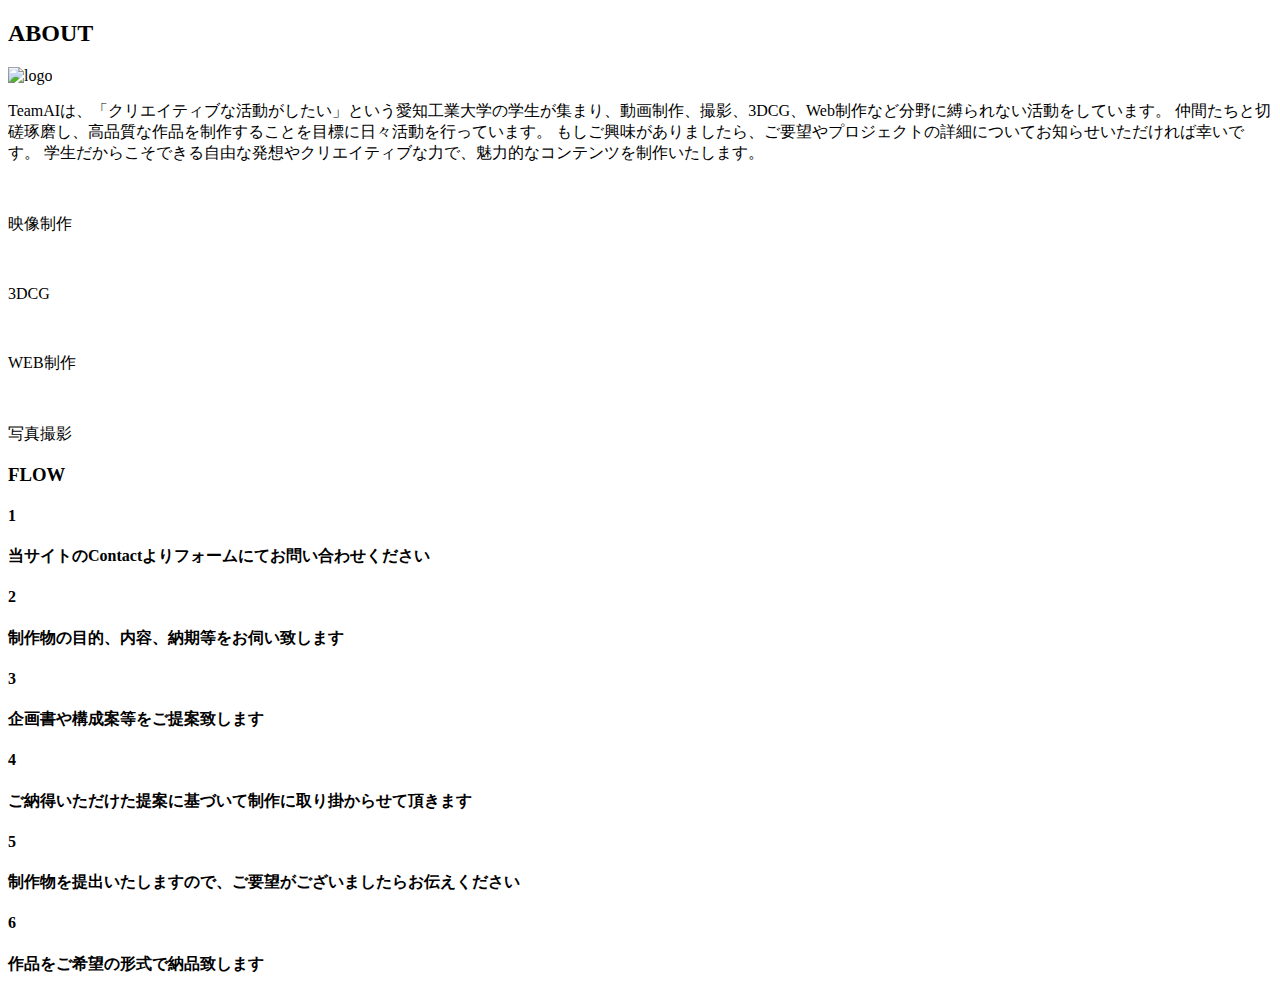
==== about.html @ b1c7b097 "HTML仮" ====
<!DOCTYPE html>
<html lang="ja">
<head>
    <meta charset="UTF-8">
    <meta name="viewport" content="width=device-width, initial-scale=1.0">
    <title>about</title>
</head>
<body>
    <header></header>
    <section class="top">
        <h2>ABOUT</h2>
        <img src="" alt="logo">
        <p>TeamAIは、「クリエイティブな活動がしたい」という愛知工業大学の学生が集まり、動画制作、撮影、3DCG、Web制作など分野に縛られない活動をしています。
            仲間たちと切磋琢磨し、高品質な作品を制作することを目標に日々活動を行っています。
            もしご興味がありましたら、ご要望やプロジェクトの詳細についてお知らせいただければ幸いです。
            学生だからこそできる自由な発想やクリエイティブな力で、魅力的なコンテンツを制作いたします。
        </p>
    </section>
    <section class="skill">
        <div class="movie">
            <img src="" alt="">
            <p>映像制作</p>
        </div>
        <div class="3DCG">
            <img src="" alt="">
            <p>3DCG</p>
        </div>
        <div class="web">
            <img src="" alt="">
            <p>WEB制作</p>
        </div>
        <div class="photo">
            <img src="" alt="">
            <p>写真撮影</p>
        </div>
    </section>
    <section class="flow">
        <h3>FLOW</h3>
        <div class="inquiry">
            <h4 class="num">1</h4>
            <h4 class="heading">当サイトのContactよりフォームにてお問い合わせください</h4>
        </div>
        <div class="Appointment">
            <h4 class="num">2</h4>
            <h4 class="heading">制作物の目的、内容、納期等をお伺い致します</h4>
        </div>
        <div class="suggestion">
            <h4 class="num">3</h4>
            <h4 class="heading">企画書や構成案等をご提案致します</h4>
        </div>
        <div class="production">
            <h4 class="num">4</h4>
            <h4 class="heading">ご納得いただけた提案に基づいて制作に取り掛からせて頂きます</h4>
        </div>
        <div class="checking">
            <h4 class="num">5</h4>
            <h4 class="heading">制作物を提出いたしますので、ご要望がございましたらお伝えください</h4>
        </div>
        <div class="delivery">
            <h4 class="num">6</h4>
            <h4 class="heading">作品をご希望の形式で納品致します</h4>
        </div>
    </section>
    <footer></footer>
</body>
</html>
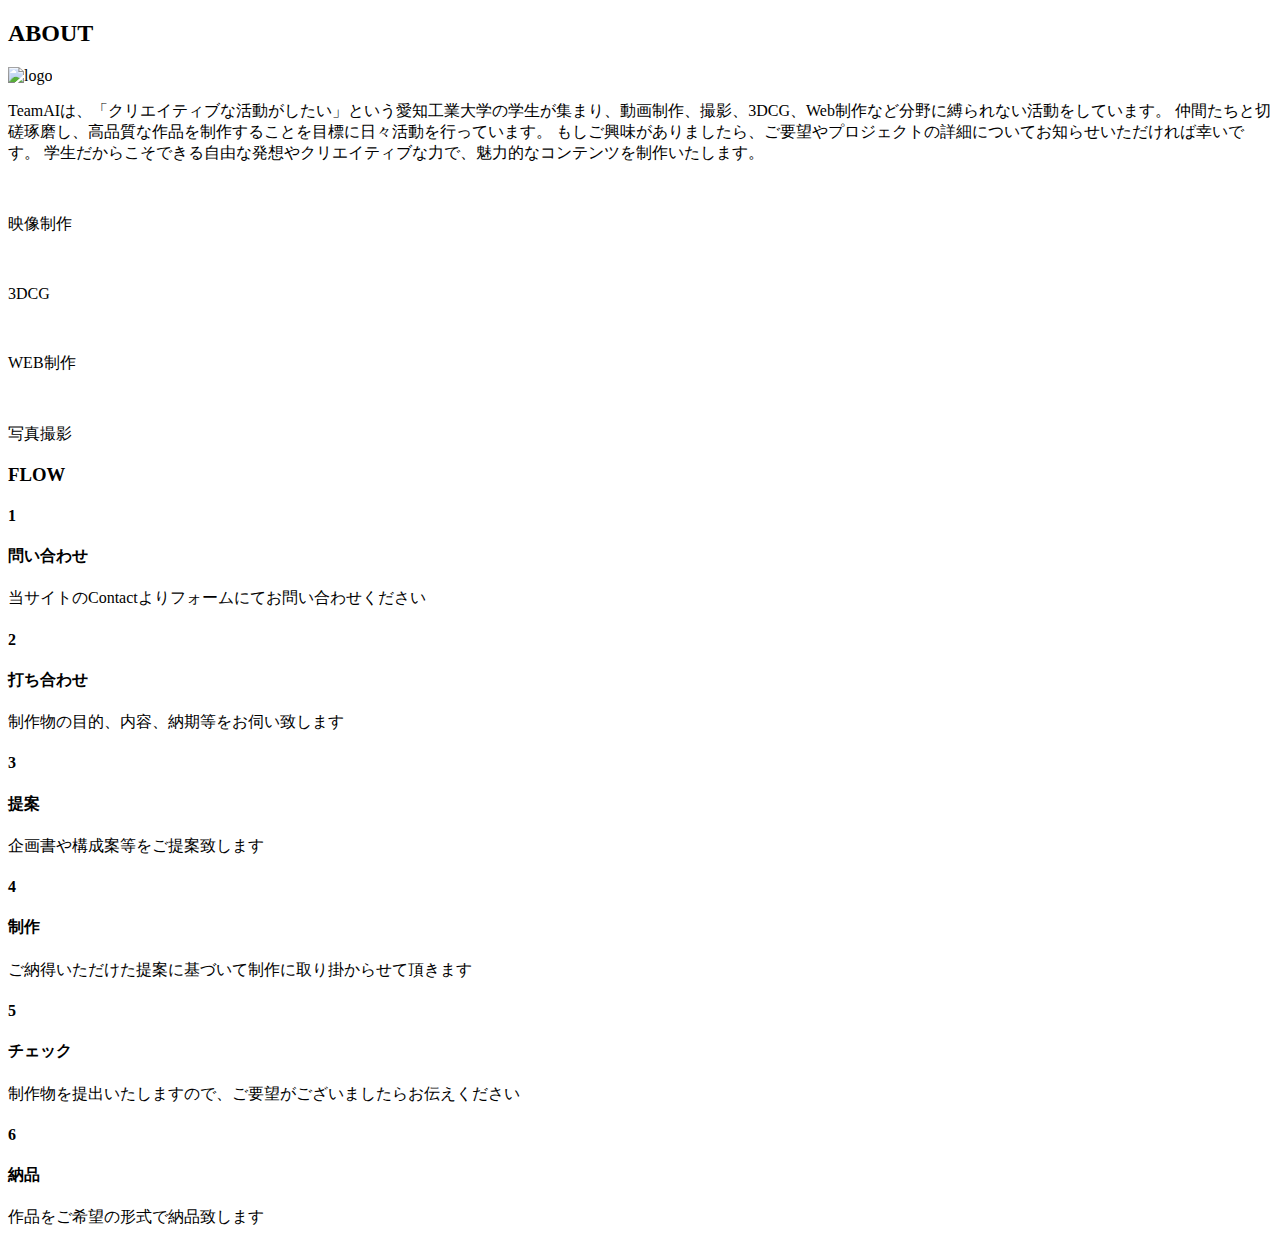
==== commit 72a8099b: "HTML仮-2" ====
--- a/about.html
+++ b/about.html
@@ -38,27 +38,33 @@
         <h3>FLOW</h3>
         <div class="inquiry">
             <h4 class="num">1</h4>
-            <h4 class="heading">当サイトのContactよりフォームにてお問い合わせください</h4>
+            <h4 class="heading">問い合わせ</h4>
+            <p>当サイトのContactよりフォームにてお問い合わせください</p>
         </div>
         <div class="Appointment">
             <h4 class="num">2</h4>
-            <h4 class="heading">制作物の目的、内容、納期等をお伺い致します</h4>
+            <h4 class="heading">打ち合わせ</h4>
+            <p>制作物の目的、内容、納期等をお伺い致します</p>
         </div>
         <div class="suggestion">
             <h4 class="num">3</h4>
-            <h4 class="heading">企画書や構成案等をご提案致します</h4>
+            <h4 class="heading">提案</h4>
+            <p>企画書や構成案等をご提案致します</p>
         </div>
         <div class="production">
             <h4 class="num">4</h4>
-            <h4 class="heading">ご納得いただけた提案に基づいて制作に取り掛からせて頂きます</h4>
+            <h4 class="heading">制作</h4>
+            <p>ご納得いただけた提案に基づいて制作に取り掛からせて頂きます</p>
         </div>
         <div class="checking">
             <h4 class="num">5</h4>
-            <h4 class="heading">制作物を提出いたしますので、ご要望がございましたらお伝えください</h4>
+            <h4 class="heading">チェック</h4>
+            <p>制作物を提出いたしますので、ご要望がございましたらお伝えください</p>
         </div>
         <div class="delivery">
             <h4 class="num">6</h4>
-            <h4 class="heading">作品をご希望の形式で納品致します</h4>
+            <h4 class="heading">納品</h4>
+            <p>作品をご希望の形式で納品致します</p>
         </div>
     </section>
     <footer></footer>
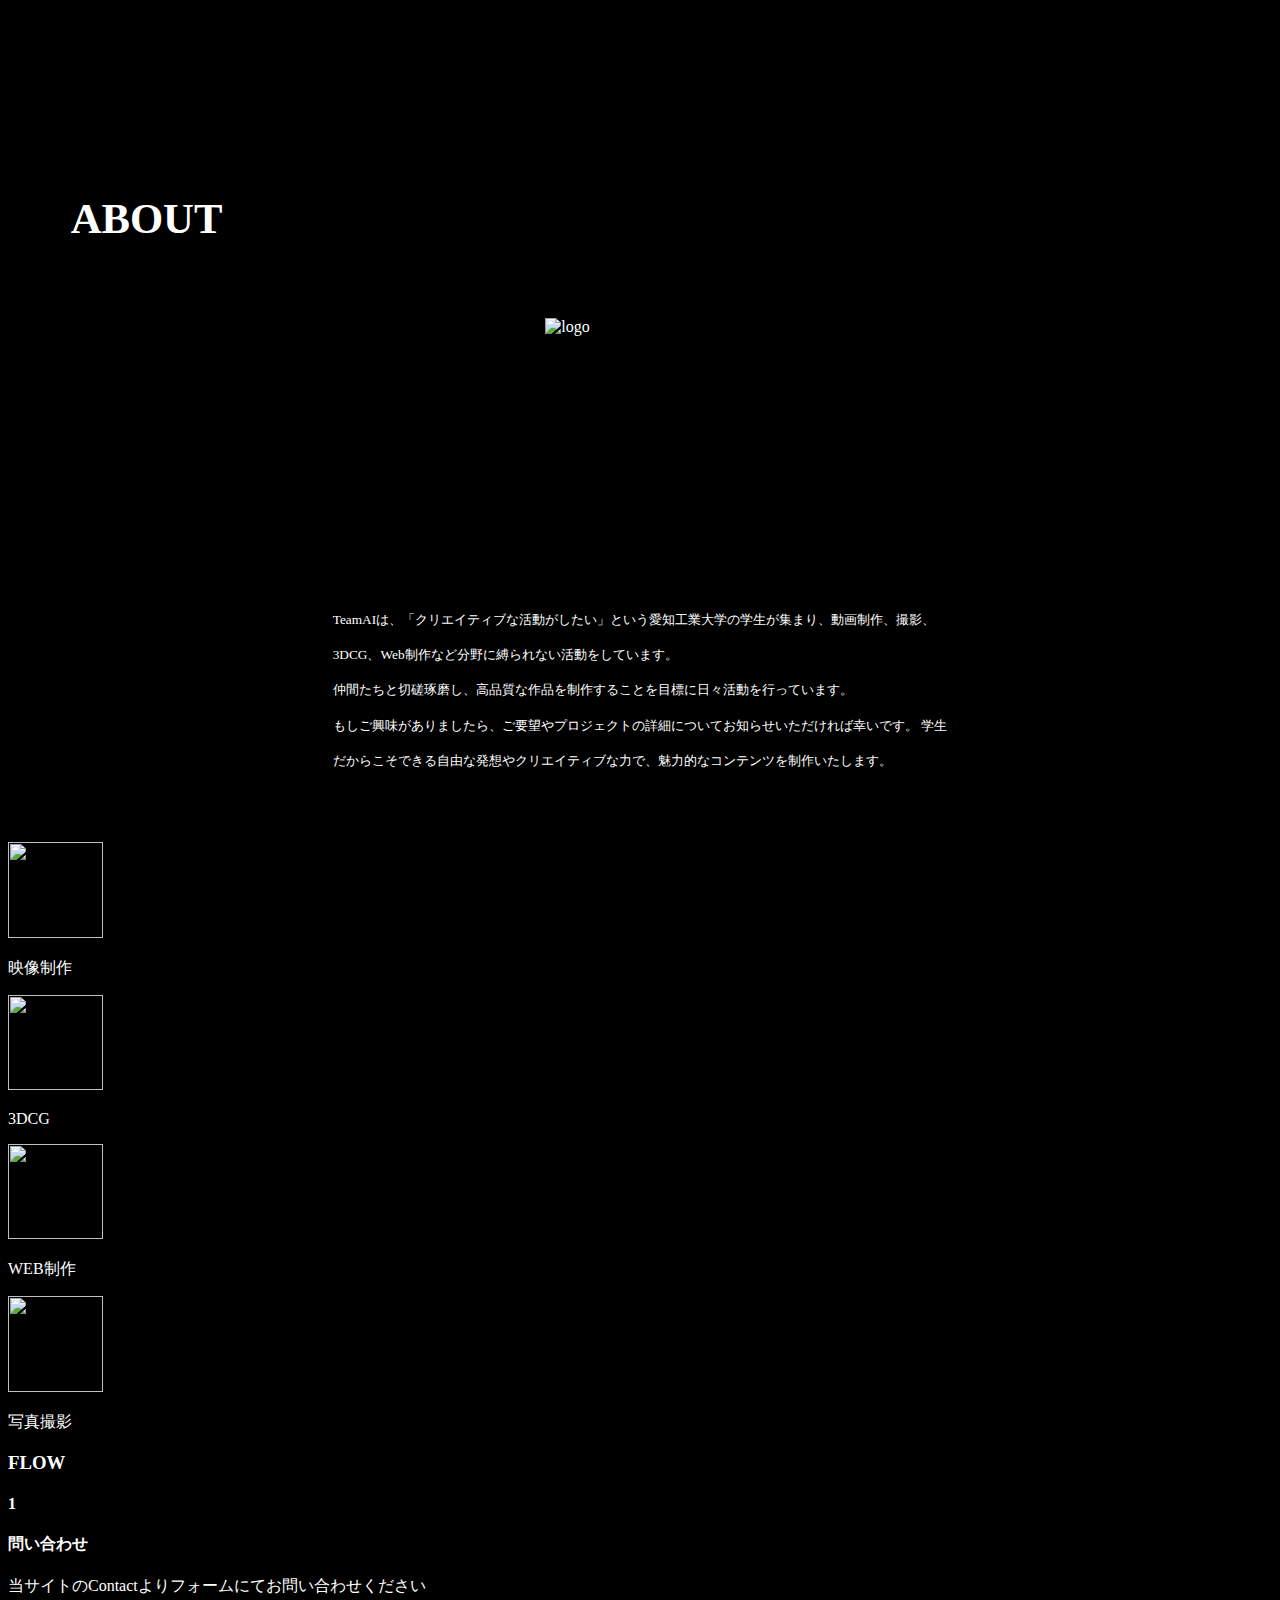
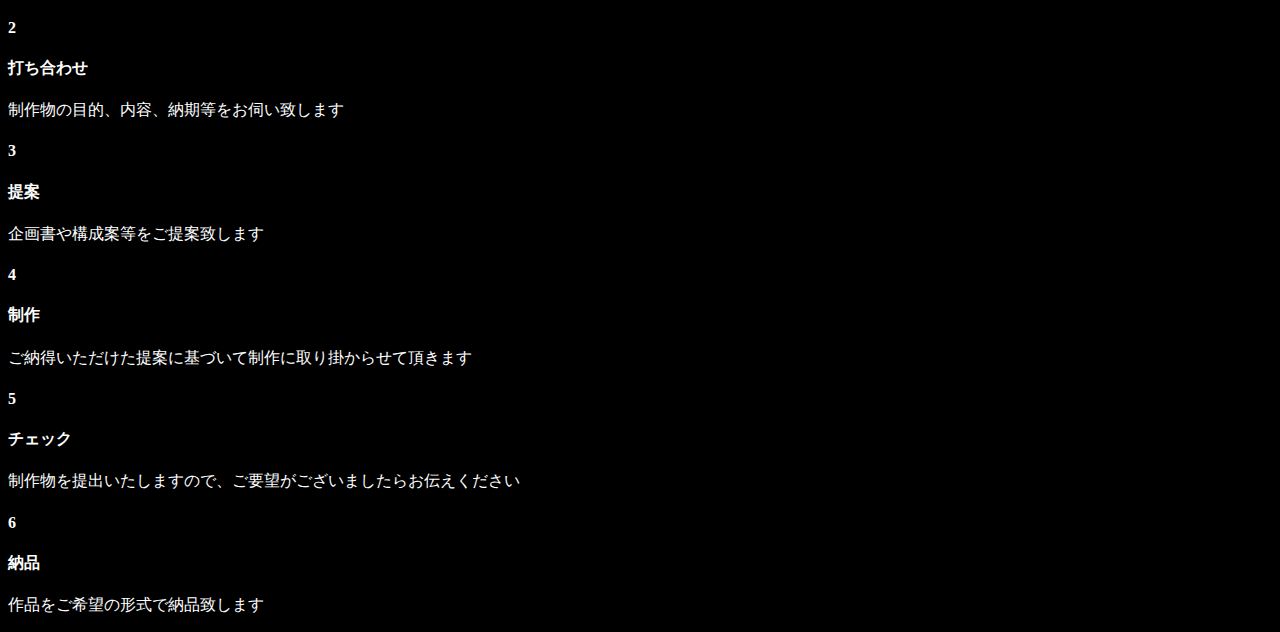
==== commit ec801b0d: "途中経過9/11" ====
--- a/about.html
+++ b/about.html
@@ -4,17 +4,21 @@
     <meta charset="UTF-8">
     <meta name="viewport" content="width=device-width, initial-scale=1.0">
     <title>about</title>
+    <link rel="stylesheet" href="about.css">
 </head>
 <body>
     <header></header>
     <section class="top">
         <h2>ABOUT</h2>
-        <img src="" alt="logo">
-        <p>TeamAIは、「クリエイティブな活動がしたい」という愛知工業大学の学生が集まり、動画制作、撮影、3DCG、Web制作など分野に縛られない活動をしています。
-            仲間たちと切磋琢磨し、高品質な作品を制作することを目標に日々活動を行っています。
-            もしご興味がありましたら、ご要望やプロジェクトの詳細についてお知らせいただければ幸いです。
-            学生だからこそできる自由な発想やクリエイティブな力で、魅力的なコンテンツを制作いたします。
-        </p>
+        <div>
+            <img src="About_icon.ai" alt="logo">
+            <p>
+                TeamAIは、「クリエイティブな活動がしたい」という愛知工業大学の学生が集まり、動画制作、撮影、3DCG、Web制作など分野に縛られない活動をしています。<br>
+                仲間たちと切磋琢磨し、高品質な作品を制作することを目標に日々活動を行っています。<br>
+                もしご興味がありましたら、ご要望やプロジェクトの詳細についてお知らせいただければ幸いです。
+                学生だからこそできる自由な発想やクリエイティブな力で、魅力的なコンテンツを制作いたします。
+            </p>
+        </div>
     </section>
     <section class="skill">
         <div class="movie">
--- a/about.css
+++ b/about.css
@@ -0,0 +1,45 @@
+html{
+    font-family: Noto Sans JP;
+    background-color: black;
+    color: white;
+}
+header{
+    width: 1243px;
+    height: 123px;
+}
+.top{
+    display: grid;
+    padding: calc(100vw * 94 / 1920);
+}
+.top h2{
+    font-size: calc(100vw * 64 / 1920);
+    margin: 0;
+}
+.top div{
+    display: grid;
+    justify-content: center;
+}
+.top img{
+    width: calc(100vw * 284 / 1920);
+    height: calc(100vw * 270 / 1920);
+    margin: auto;
+    margin-top: calc(100vh * 90 / 1080);
+    margin-bottom: calc(100vh * 125 / 1080);
+}
+.top p{
+    margin: 0;
+    width: calc(100vw * 922 / 1920);
+    height: calc(100vw * 267 / 1920);
+    font-size: calc(100vw * 20 / 1920);
+    line-height: 265.8%;
+}
+
+/* section skill */
+.skill div{
+
+}
+.skill div img{
+    width: calc(100vw * 143 / 1920);
+    height: calc(100vw * 143 / 1920);
+    margin-bottom: calc(1920 * 50 / 1920);
+}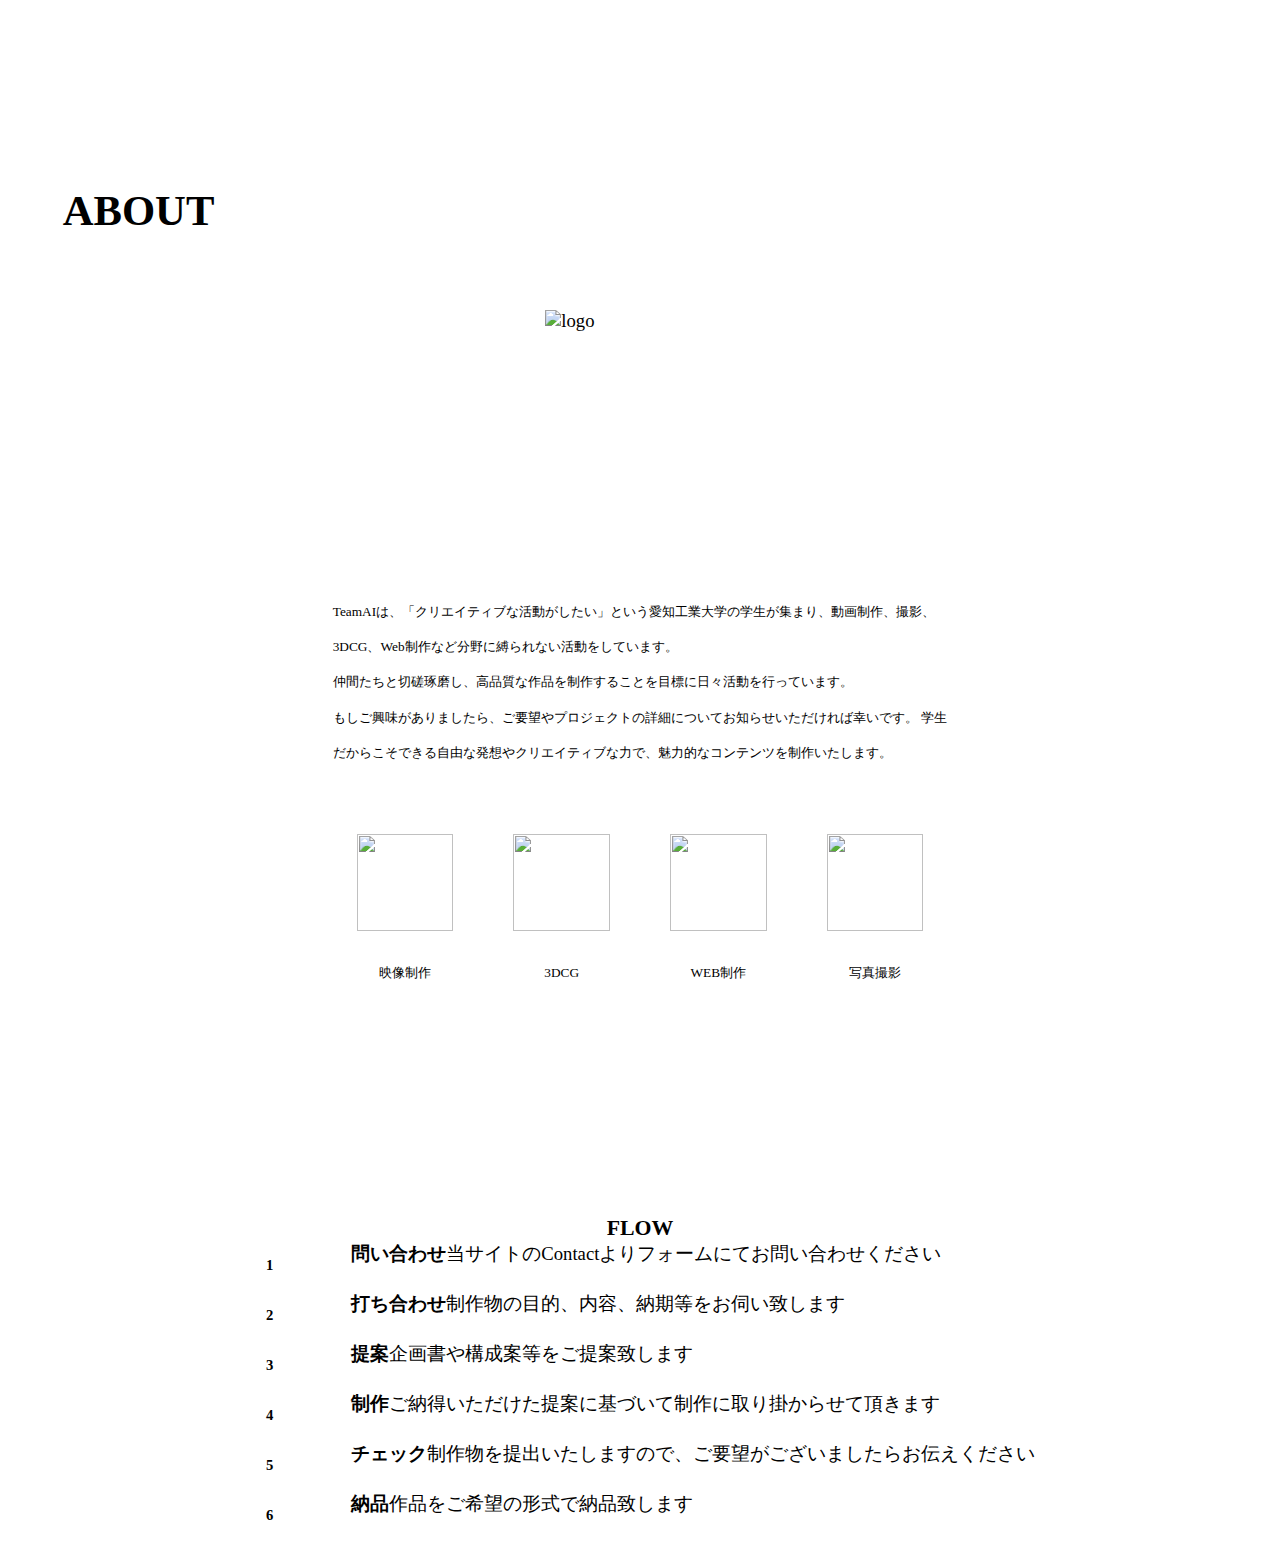
==== commit 11365293: "9/12途中経過" ====
--- a/about.html
+++ b/about.html
@@ -4,6 +4,7 @@
     <meta charset="UTF-8">
     <meta name="viewport" content="width=device-width, initial-scale=1.0">
     <title>about</title>
+    <link rel="stylesheet" href="style.css">
     <link rel="stylesheet" href="about.css">
 </head>
 <body>
@@ -11,7 +12,7 @@
     <section class="top">
         <h2>ABOUT</h2>
         <div>
-            <img src="About_icon.ai" alt="logo">
+            <img src="" alt="logo">
             <p>
                 TeamAIは、「クリエイティブな活動がしたい」という愛知工業大学の学生が集まり、動画制作、撮影、3DCG、Web制作など分野に縛られない活動をしています。<br>
                 仲間たちと切磋琢磨し、高品質な作品を制作することを目標に日々活動を行っています。<br>
@@ -21,21 +22,23 @@
         </div>
     </section>
     <section class="skill">
-        <div class="movie">
-            <img src="" alt="">
-            <p>映像制作</p>
-        </div>
-        <div class="3DCG">
-            <img src="" alt="">
-            <p>3DCG</p>
-        </div>
-        <div class="web">
-            <img src="" alt="">
-            <p>WEB制作</p>
-        </div>
-        <div class="photo">
-            <img src="" alt="">
-            <p>写真撮影</p>
+        <div class="box">
+            <div class="movie">
+                <img src="" alt="">
+                <p>映像制作</p>
+            </div>
+            <div class="3DCG">
+                <img src="About_icon.ai" alt="">
+                <p>3DCG</p>
+            </div>
+            <div class="web">
+                <img src="" alt="">
+                <p>WEB制作</p>
+            </div>
+            <div class="photo">
+                <img src="" alt="">
+                <p>写真撮影</p>
+            </div>
         </div>
     </section>
     <section class="flow">
--- a/style.css
+++ b/style.css
@@ -0,0 +1,19 @@
+* {
+    margin: 0;
+    padding: 0;
+    box-sizing: border-box;
+}
+*::after, *::before {
+    box-sizing: inherit;
+}
+:root,
+html {
+    scroll-behavior: smooth;
+    font-size: 14pt;
+    font-family: 'Noto Serif JP',serif;
+
+    --text-color: #eee;
+    --bg-color: #222
+
+    font-feature-settings: "palt";
+}--- a/about.css
+++ b/about.css
@@ -1,8 +1,3 @@
-html{
-    font-family: Noto Sans JP;
-    background-color: black;
-    color: white;
-}
 header{
     width: 1243px;
     height: 123px;
@@ -35,11 +30,48 @@
 }
 
 /* section skill */
-.skill div{
+.skill .box{
+    display: flex;
+    justify-content: center;
+    gap: calc(100vw * 90 / 1920);
+}
+.skill .box div{
+    display: grid;
+    justify-content: center;
+}
+.skill .box div img{
+    width: calc(100vw * 145 / 1920);
+    height: calc(100vw * 145 / 1920);
+    margin-bottom: calc(100vw * 50 / 1920);
+}
+.skill .box div p{
+    margin: 0;
+    text-align: center;
+    font-size: calc(100vw * 20 / 1920);
+}
 
+.flow{
+    display: grid;
+    justify-content: center;
+    margin-top: calc(100vw * 350 / 1920);
 }
-.skill div img{
-    width: calc(100vw * 143 / 1920);
-    height: calc(100vw * 143 / 1920);
-    margin-bottom: calc(1920 * 50 / 1920);
+.flow h3{
+    text-align: center;
+}
+.flow div{
+    display: flex;
+}
+.flow div .num{
+    display: grid;
+    justify-content: center;
+    align-items: center;
+    width: calc(100vw * 75 / 1920);
+    height: calc(100vw * 75 / 1920);
+    font-size: calc(100vw * 22 / 1920);
+    border: 1px solid white;
+    border-radius: 100px;
+    margin-right: calc(100vw * 85 / 1920);
+}
+.div .heading{
+
 }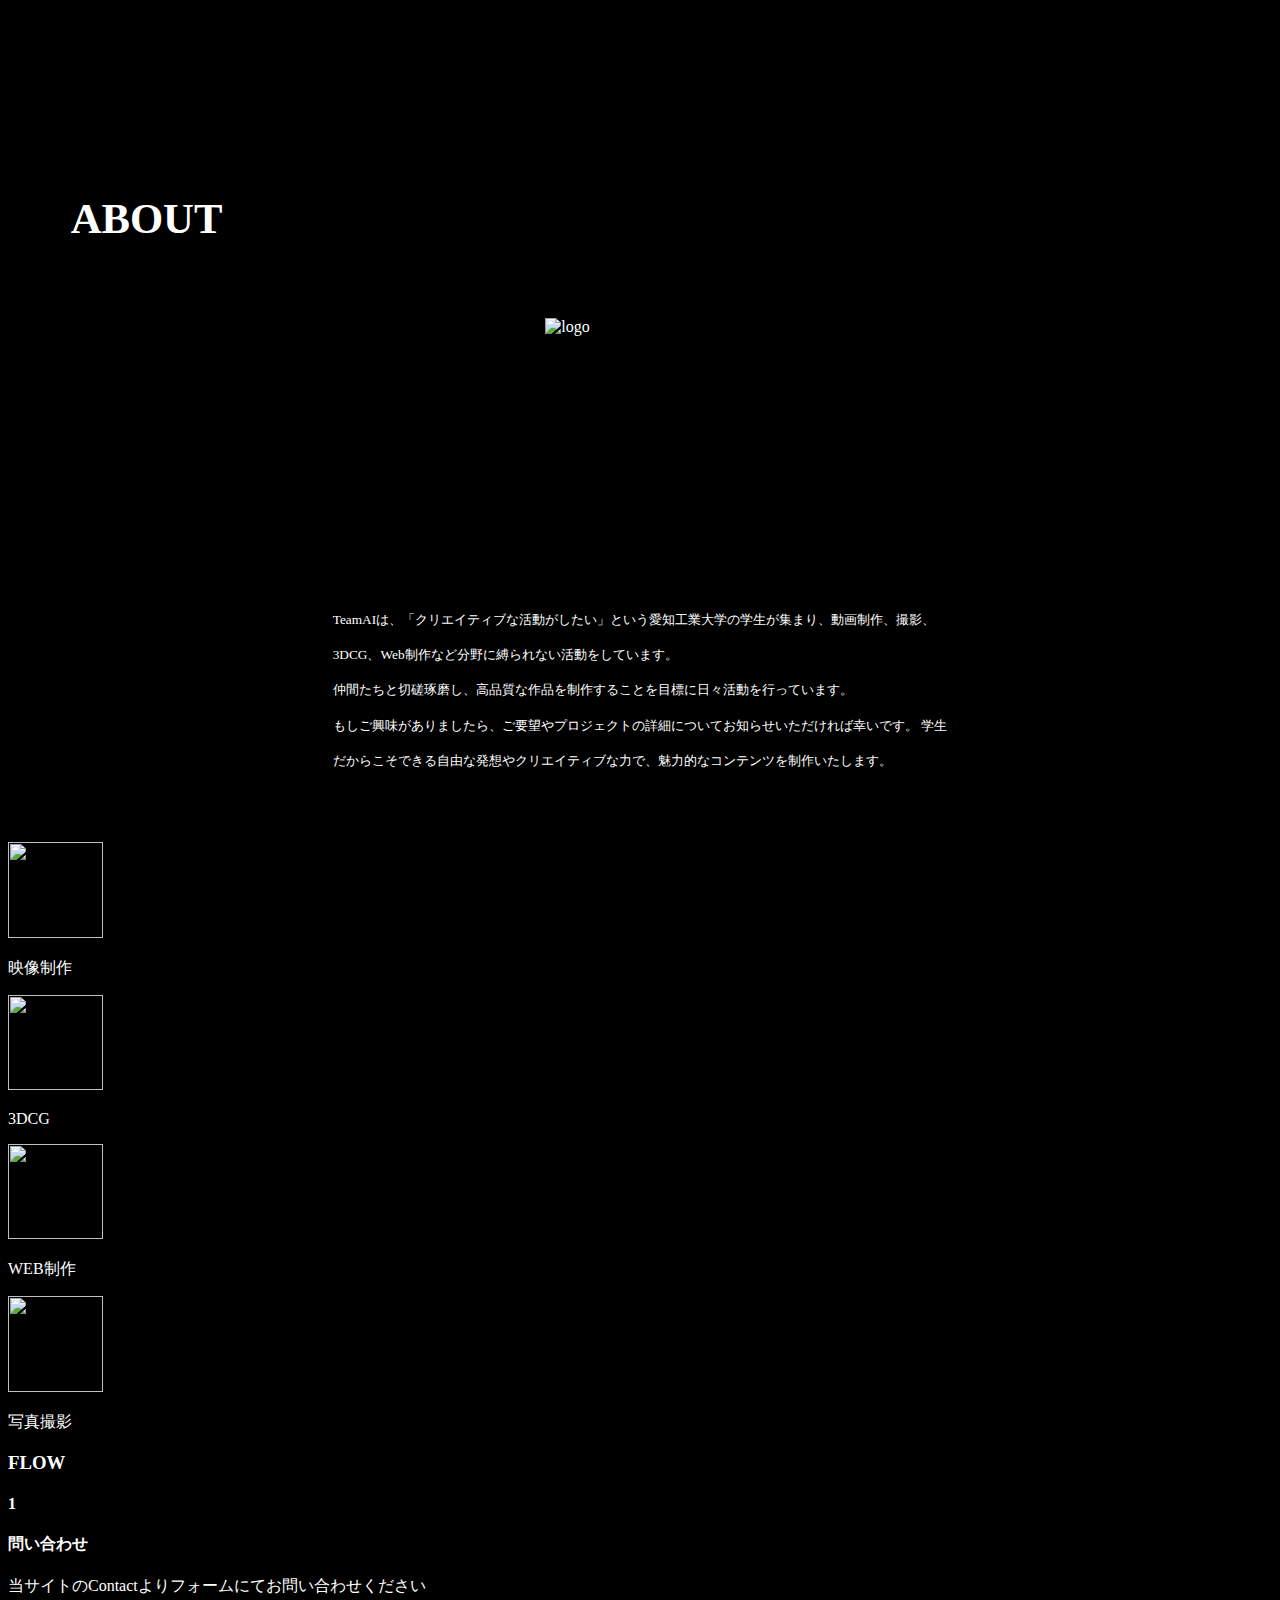
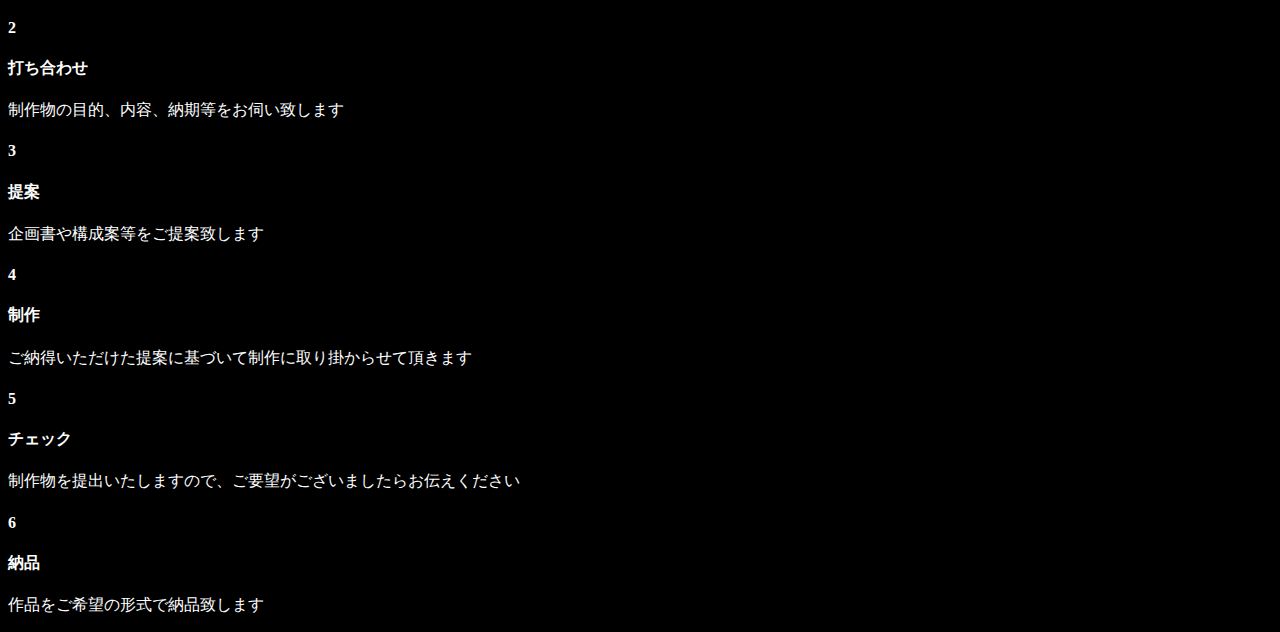
==== commit f40348ed: "header menu" ====
--- a/about.html
+++ b/about.html
@@ -4,7 +4,6 @@
     <meta charset="UTF-8">
     <meta name="viewport" content="width=device-width, initial-scale=1.0">
     <title>about</title>
-    <link rel="stylesheet" href="style.css">
     <link rel="stylesheet" href="about.css">
 </head>
 <body>
@@ -12,7 +11,7 @@
     <section class="top">
         <h2>ABOUT</h2>
         <div>
-            <img src="" alt="logo">
+            <img src="About_icon.ai" alt="logo">
             <p>
                 TeamAIは、「クリエイティブな活動がしたい」という愛知工業大学の学生が集まり、動画制作、撮影、3DCG、Web制作など分野に縛られない活動をしています。<br>
                 仲間たちと切磋琢磨し、高品質な作品を制作することを目標に日々活動を行っています。<br>
@@ -22,23 +21,21 @@
         </div>
     </section>
     <section class="skill">
-        <div class="box">
-            <div class="movie">
-                <img src="" alt="">
-                <p>映像制作</p>
-            </div>
-            <div class="3DCG">
-                <img src="About_icon.ai" alt="">
-                <p>3DCG</p>
-            </div>
-            <div class="web">
-                <img src="" alt="">
-                <p>WEB制作</p>
-            </div>
-            <div class="photo">
-                <img src="" alt="">
-                <p>写真撮影</p>
-            </div>
+        <div class="movie">
+            <img src="" alt="">
+            <p>映像制作</p>
+        </div>
+        <div class="3DCG">
+            <img src="" alt="">
+            <p>3DCG</p>
+        </div>
+        <div class="web">
+            <img src="" alt="">
+            <p>WEB制作</p>
+        </div>
+        <div class="photo">
+            <img src="" alt="">
+            <p>写真撮影</p>
         </div>
     </section>
     <section class="flow">
--- a/about.css
+++ b/about.css
@@ -1,3 +1,8 @@
+html{
+    font-family: Noto Sans JP;
+    background-color: black;
+    color: white;
+}
 header{
     width: 1243px;
     height: 123px;
@@ -30,48 +35,11 @@
 }
 
 /* section skill */
-.skill .box{
-    display: flex;
-    justify-content: center;
-    gap: calc(100vw * 90 / 1920);
+.skill div{
+
 }
-.skill .box div{
-    display: grid;
-    justify-content: center;
-}
-.skill .box div img{
-    width: calc(100vw * 145 / 1920);
-    height: calc(100vw * 145 / 1920);
-    margin-bottom: calc(100vw * 50 / 1920);
-}
-.skill .box div p{
-    margin: 0;
-    text-align: center;
-    font-size: calc(100vw * 20 / 1920);
-}
-
-.flow{
-    display: grid;
-    justify-content: center;
-    margin-top: calc(100vw * 350 / 1920);
-}
-.flow h3{
-    text-align: center;
-}
-.flow div{
-    display: flex;
-}
-.flow div .num{
-    display: grid;
-    justify-content: center;
-    align-items: center;
-    width: calc(100vw * 75 / 1920);
-    height: calc(100vw * 75 / 1920);
-    font-size: calc(100vw * 22 / 1920);
-    border: 1px solid white;
-    border-radius: 100px;
-    margin-right: calc(100vw * 85 / 1920);
-}
-.div .heading{
-
+.skill div img{
+    width: calc(100vw * 143 / 1920);
+    height: calc(100vw * 143 / 1920);
+    margin-bottom: calc(1920 * 50 / 1920);
 }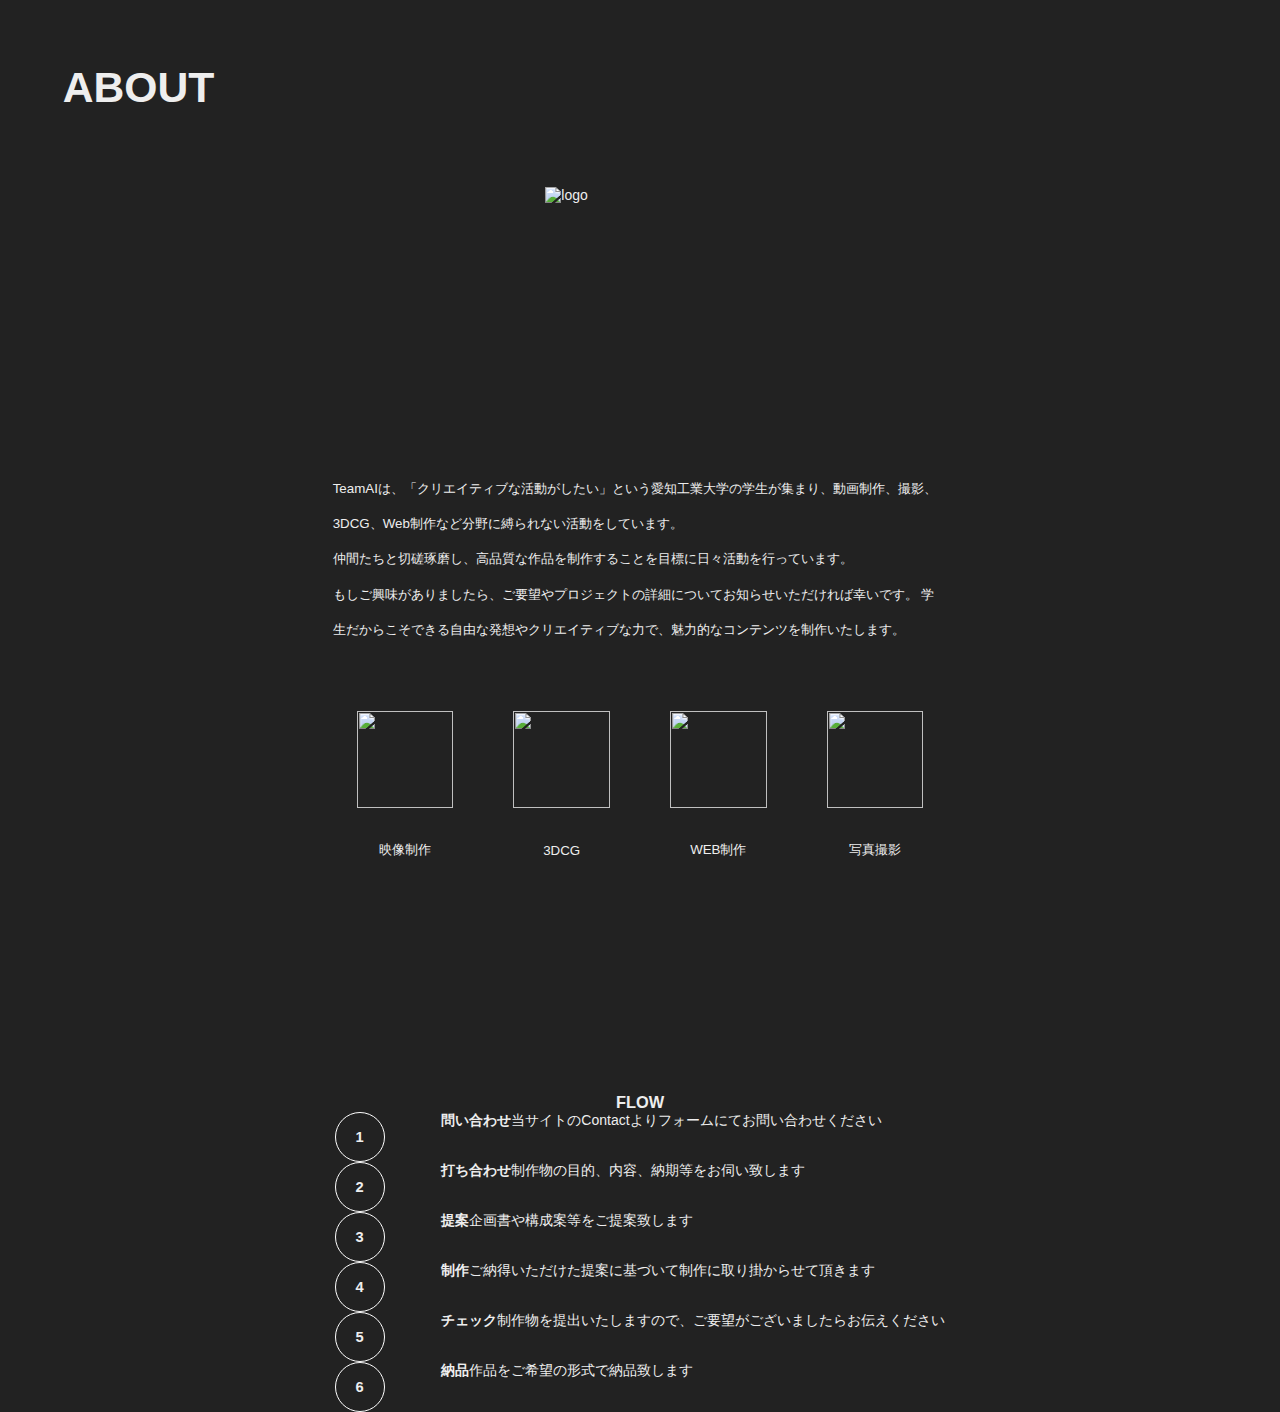
==== commit ba147255: "icon" ====
--- a/about.html
+++ b/about.html
@@ -4,6 +4,7 @@
     <meta charset="UTF-8">
     <meta name="viewport" content="width=device-width, initial-scale=1.0">
     <title>about</title>
+    <link rel="stylesheet" href="style.css">
     <link rel="stylesheet" href="about.css">
 </head>
 <body>
@@ -11,7 +12,7 @@
     <section class="top">
         <h2>ABOUT</h2>
         <div>
-            <img src="About_icon.ai" alt="logo">
+            <img src="" alt="logo">
             <p>
                 TeamAIは、「クリエイティブな活動がしたい」という愛知工業大学の学生が集まり、動画制作、撮影、3DCG、Web制作など分野に縛られない活動をしています。<br>
                 仲間たちと切磋琢磨し、高品質な作品を制作することを目標に日々活動を行っています。<br>
@@ -21,21 +22,23 @@
         </div>
     </section>
     <section class="skill">
-        <div class="movie">
-            <img src="" alt="">
-            <p>映像制作</p>
-        </div>
-        <div class="3DCG">
-            <img src="" alt="">
-            <p>3DCG</p>
-        </div>
-        <div class="web">
-            <img src="" alt="">
-            <p>WEB制作</p>
-        </div>
-        <div class="photo">
-            <img src="" alt="">
-            <p>写真撮影</p>
+        <div class="box">
+            <div class="movie">
+                <img src="" alt="">
+                <p>映像制作</p>
+            </div>
+            <div class="3DCG">
+                <img src="About_icon.ai" alt="">
+                <p>3DCG</p>
+            </div>
+            <div class="web">
+                <img src="" alt="">
+                <p>WEB制作</p>
+            </div>
+            <div class="photo">
+                <img src="" alt="">
+                <p>写真撮影</p>
+            </div>
         </div>
     </section>
     <section class="flow">
--- a/style.css
+++ b/style.css
@@ -0,0 +1,113 @@
+/* <<<<<<< Updated upstream */
+* {
+    margin: 0;
+    padding: 0;
+    box-sizing: border-box;
+}
+*::after, *::before {
+    box-sizing: inherit;
+}
+:root,
+html {
+    scroll-behavior: smooth;
+    font-size: 14px;
+    font-weight: normal;
+    font-family: 'M PLUS Rounded 1c', sans-serif;
+    font-family: 'Noto Sans JP', sans-serif;
+
+    --text-color: #eee;
+    --bg-color: #222;
+
+    color: var(--text-color);
+    background-color: var(--bg-color);
+
+    font-feature-settings: "palt";
+}
+/* <<<<<<< HEAD */
+
+
+
+
+
+
+body {
+    background-color: var(--bg-color);
+}
+a {
+    color: var(--text-color);
+}
+li {
+    list-style: none;
+}
+
+
+
+/* header */
+header {
+    position: fixed;
+    left: 0;
+    top: 0;
+    width: 100%;
+    height: 124px;
+    display: flex;
+    justify-content: space-between;
+    align-items: center;
+    padding: 0 62px;
+    z-index: 99;
+}
+header li {
+    transform: translateY(-124px);
+    opacity: 0;
+}
+.header_list:hover {
+    text-decoration: underline;
+}
+
+
+.TeamAILogo {
+    height: 50px;
+}
+
+
+.hamburger {
+    display: flex;
+    height: 30px;
+    width: 28px;
+    justify-content: center;
+    align-items: center;
+    position: relative;
+    z-index: 100;
+}
+.hamburger > span {
+    background-color: var(--text-color);
+    display: block;
+    height: 4px;
+    width: 100%;
+    position: absolute;
+    left: 15px;
+}
+.hamburger > span:nth-child(1) {
+    top: 0;
+}
+.hamburger > span:nth-child(2) {
+    top: 13px;
+}
+.hamburger > span:nth-child(3) {
+    bottom: 0;
+}
+
+
+
+/* PC display */
+@media (width >= 758px) {
+}
+/*
+=======
+=======
+test
+update 2
+test
+test2
+>>>>>>> Stashed changes
+>>>>>>> 37e06c8e8fba5d525ca74af85927101c821583aa
+*/--- a/about.css
+++ b/about.css
@@ -1,8 +1,3 @@
-html{
-    font-family: Noto Sans JP;
-    background-color: black;
-    color: white;
-}
 header{
     width: 1243px;
     height: 123px;
@@ -35,11 +30,48 @@
 }
 
 /* section skill */
-.skill div{
+.skill .box{
+    display: flex;
+    justify-content: center;
+    gap: calc(100vw * 90 / 1920);
+}
+.skill .box div{
+    display: grid;
+    justify-content: center;
+}
+.skill .box div img{
+    width: calc(100vw * 145 / 1920);
+    height: calc(100vw * 145 / 1920);
+    margin-bottom: calc(100vw * 50 / 1920);
+}
+.skill .box div p{
+    margin: 0;
+    text-align: center;
+    font-size: calc(100vw * 20 / 1920);
+}
 
+.flow{
+    display: grid;
+    justify-content: center;
+    margin-top: calc(100vw * 350 / 1920);
 }
-.skill div img{
-    width: calc(100vw * 143 / 1920);
-    height: calc(100vw * 143 / 1920);
-    margin-bottom: calc(1920 * 50 / 1920);
+.flow h3{
+    text-align: center;
+}
+.flow div{
+    display: flex;
+}
+.flow div .num{
+    display: grid;
+    justify-content: center;
+    align-items: center;
+    width: calc(100vw * 75 / 1920);
+    height: calc(100vw * 75 / 1920);
+    font-size: calc(100vw * 22 / 1920);
+    border: 1px solid white;
+    border-radius: 100px;
+    margin-right: calc(100vw * 85 / 1920);
+}
+.div .heading{
+
 }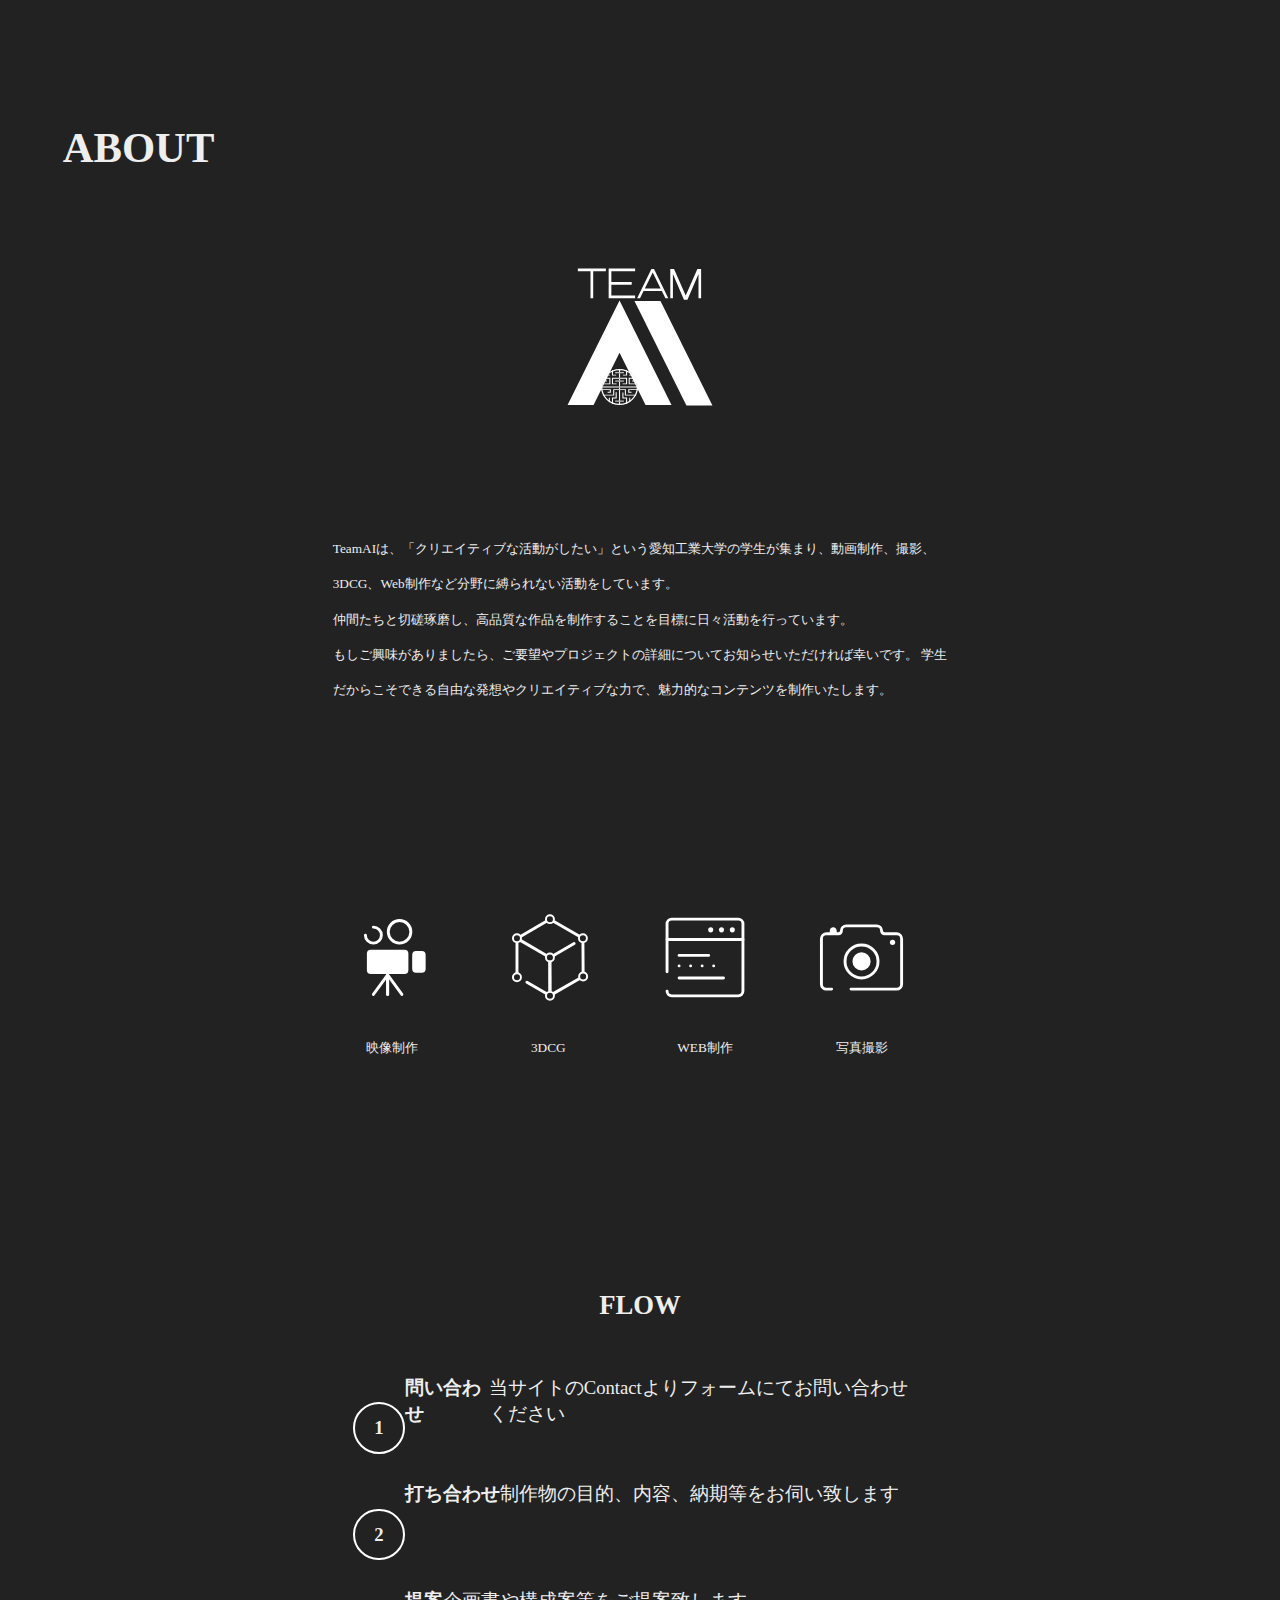
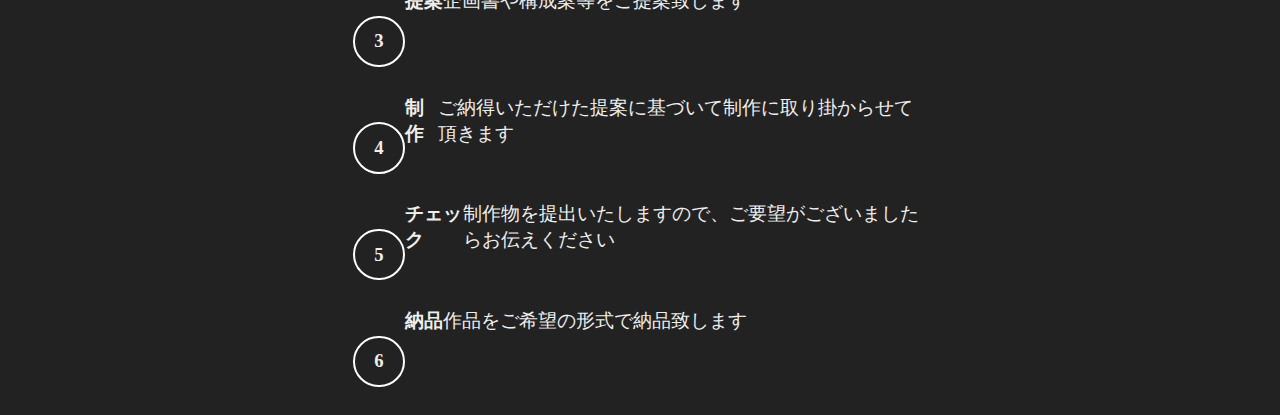
==== commit f3baf1f9: "9.12" ====
--- a/about.html
+++ b/about.html
@@ -5,14 +5,15 @@
     <meta name="viewport" content="width=device-width, initial-scale=1.0">
     <title>about</title>
     <link rel="stylesheet" href="style.css">
-    <link rel="stylesheet" href="about.css">
+    <link rel="stylesheet" href="about_pc.css" media="screen and (min-width: 1024px)">
+    <link rel="stylesheet" href="about_mobile.css" media="screen and (max-width: 1024px)">
 </head>
 <body>
     <header></header>
     <section class="top">
         <h2>ABOUT</h2>
         <div>
-            <img src="" alt="logo">
+            <img src="TeamAI_logo.svg" alt="logo">
             <p>
                 TeamAIは、「クリエイティブな活動がしたい」という愛知工業大学の学生が集まり、動画制作、撮影、3DCG、Web制作など分野に縛られない活動をしています。<br>
                 仲間たちと切磋琢磨し、高品質な作品を制作することを目標に日々活動を行っています。<br>
@@ -24,54 +25,66 @@
     <section class="skill">
         <div class="box">
             <div class="movie">
-                <img src="" alt="">
+                <img src="about_img/01_movie.svg" alt="">
                 <p>映像制作</p>
             </div>
             <div class="3DCG">
-                <img src="About_icon.ai" alt="">
+                <img src="about_img/02_3DCG.svg" alt="">
                 <p>3DCG</p>
             </div>
             <div class="web">
-                <img src="" alt="">
+                <img src="about_img/03_web制作.svg" alt="">
                 <p>WEB制作</p>
             </div>
             <div class="photo">
-                <img src="" alt="">
+                <img src="about_img/04_写真撮影.svg" alt="">
                 <p>写真撮影</p>
             </div>
         </div>
     </section>
     <section class="flow">
         <h3>FLOW</h3>
-        <div class="inquiry">
+        <div class="inquiry box">
             <h4 class="num">1</h4>
-            <h4 class="heading">問い合わせ</h4>
-            <p>当サイトのContactよりフォームにてお問い合わせください</p>
+            <div class="content">
+                <h4 class="heading">問い合わせ</h4>
+                <p>当サイトのContactよりフォームにてお問い合わせください</p>
+            </div>
         </div>
-        <div class="Appointment">
+        <div class="Appointment box">
             <h4 class="num">2</h4>
-            <h4 class="heading">打ち合わせ</h4>
-            <p>制作物の目的、内容、納期等をお伺い致します</p>
+            <div class="content">
+                <h4 class="heading">打ち合わせ</h4>
+                <p>制作物の目的、内容、納期等をお伺い致します</p>
+            </div>
         </div>
-        <div class="suggestion">
+        <div class="suggestion box">
             <h4 class="num">3</h4>
-            <h4 class="heading">提案</h4>
-            <p>企画書や構成案等をご提案致します</p>
+            <div class="content">
+                <h4 class="heading">提案</h4>
+                <p>企画書や構成案等をご提案致します</p>
+            </div>
         </div>
-        <div class="production">
+        <div class="production box">
             <h4 class="num">4</h4>
-            <h4 class="heading">制作</h4>
-            <p>ご納得いただけた提案に基づいて制作に取り掛からせて頂きます</p>
+            <div class="content">
+                <h4 class="heading">制作</h4>
+                <p>ご納得いただけた提案に基づいて制作に取り掛からせて頂きます</p>
+            </div>
         </div>
-        <div class="checking">
+        <div class="checking box">
             <h4 class="num">5</h4>
-            <h4 class="heading">チェック</h4>
-            <p>制作物を提出いたしますので、ご要望がございましたらお伝えください</p>
+            <div class="content">
+                <h4 class="heading">チェック</h4>
+                <p>制作物を提出いたしますので、ご要望がございましたらお伝えください</p>
+            </div>
         </div>
-        <div class="delivery">
+        <div class="delivery box">
             <h4 class="num">6</h4>
-            <h4 class="heading">納品</h4>
-            <p>作品をご希望の形式で納品致します</p>
+            <div class="content">
+                <h4 class="heading">納品</h4>
+                <p>作品をご希望の形式で納品致します</p>
+            </div>
         </div>
     </section>
     <footer></footer>
--- a/style.css
+++ b/style.css
@@ -1,4 +1,3 @@
-/* <<<<<<< Updated upstream */
 * {
     margin: 0;
     padding: 0;
@@ -10,104 +9,14 @@
 :root,
 html {
     scroll-behavior: smooth;
-    font-size: 14px;
-    font-weight: normal;
-    font-family: 'M PLUS Rounded 1c', sans-serif;
-    font-family: 'Noto Sans JP', sans-serif;
+    font-size: 14pt;
+    font-family: 'Noto Serif JP';
 
     --text-color: #eee;
     --bg-color: #222;
 
-    color: var(--text-color);
-    background-color: var(--bg-color);
+    background-color: #222;
+    color: #eee;
 
     font-feature-settings: "palt";
-}
-/* <<<<<<< HEAD */
-
-
-
-
-
-
-body {
-    background-color: var(--bg-color);
-}
-a {
-    color: var(--text-color);
-}
-li {
-    list-style: none;
-}
-
-
-
-/* header */
-header {
-    position: fixed;
-    left: 0;
-    top: 0;
-    width: 100%;
-    height: 124px;
-    display: flex;
-    justify-content: space-between;
-    align-items: center;
-    padding: 0 62px;
-    z-index: 99;
-}
-header li {
-    transform: translateY(-124px);
-    opacity: 0;
-}
-.header_list:hover {
-    text-decoration: underline;
-}
-
-
-.TeamAILogo {
-    height: 50px;
-}
-
-
-.hamburger {
-    display: flex;
-    height: 30px;
-    width: 28px;
-    justify-content: center;
-    align-items: center;
-    position: relative;
-    z-index: 100;
-}
-.hamburger > span {
-    background-color: var(--text-color);
-    display: block;
-    height: 4px;
-    width: 100%;
-    position: absolute;
-    left: 15px;
-}
-.hamburger > span:nth-child(1) {
-    top: 0;
-}
-.hamburger > span:nth-child(2) {
-    top: 13px;
-}
-.hamburger > span:nth-child(3) {
-    bottom: 0;
-}
-
-
-
-/* PC display */
-@media (width >= 758px) {
-}
-/*
-=======
-=======
-test
-update 2
-test
-test2
->>>>>>> Stashed changes
->>>>>>> 37e06c8e8fba5d525ca74af85927101c821583aa
-*/+}--- a/about_pc.css
+++ b/about_pc.css
@@ -0,0 +1,95 @@
+header{
+    width: 100vw;
+    height: 123px;
+}
+.top{
+    display: grid;
+    padding-left: calc(100vw * 94 / 1920);
+    padding-right: calc(100vw * 94 / 1920);
+}
+.top h2{
+    font-size: calc(100vw * 64 / 1920);
+    margin: 0;
+}
+.top div{
+    display: grid;
+    justify-content: center;
+}
+.top img{
+    width: calc(100vw * 284 / 1920);
+    height: calc(100vw * 270 / 1920);
+    margin: auto;
+    margin-top: calc(100vh * 90 / 1080);
+    margin-bottom: calc(100vh * 125 / 1080);
+}
+.top p{
+    margin: 0;
+    width: calc(100vw * 922 / 1920);
+    height: calc(100vw * 267 / 1920);
+    font-size: calc(100vw * 20 / 1920);
+    line-height: 265.8%;
+}
+
+/* section skill */
+.skill{
+    margin-top: calc(100vw * 300 / 1920);
+}
+.skill .box{
+    position: relative;
+    display: flex;
+    justify-content: center;
+    gap: calc(100vw * 90 / 1920);
+    left: calc(100vw * -20 / 1920);
+}
+.skill .box div{
+    display: grid;
+    justify-content: center;
+}
+.skill .box div img{
+    width: calc(100vw * 145 / 1920);
+    height: calc(100vw * 145 / 1920);
+    margin-bottom: calc(100vw * 50 / 1920);
+}
+.skill .box div p{
+    margin: 0;
+    text-align: center;
+    font-size: calc(100vw * 20 / 1920);
+}
+
+/* section flow */
+.flow{
+    display: grid;
+    justify-content: center;
+    margin-top: calc(100vw * 350 / 1920);
+}
+.flow h3{
+    text-align: center;
+    margin-bottom: calc(100vw * 80 / 1920);
+    font-size: calc(100vw * 40 / 1920);
+}
+.flow .box{
+    display: flex;
+    width: calc(100vw * 860 / 1920);
+    height: calc(100vw * 160 / 1920);
+}
+.flow .box .num{
+    display: flex;
+    justify-content: center;
+    text-align: center;
+    align-items: center;
+    width: calc(100vw * 77 / 1920);
+    height: calc(100vw * 77 / 1920);
+    background: #222;
+    border-radius: 100px;
+    border: 2px solid white;
+    margin: auto 0;
+}
+.flow .box .content{
+    display: flex;
+    width: calc(100vw * 783 / 1920);
+    height: calc(100vw * 160 / 1920);
+}
+.flow .box .content .heading{
+    display: flex
+    width: calc(100vw * );
+}--- a/about_mobile.css
+++ b/about_mobile.css
@@ -0,0 +1,117 @@
+header{
+    width: 100vw;
+    height: 190px;
+}
+.top{
+    display: grid;
+    padding-left: calc(100vw * 17 / 390);
+    padding-right: calc(100vw * 17 / 390);
+}
+.top h2{
+    font-size: calc(100vw * 20 / 390);
+    margin: 0;
+}
+.top div{
+    display: grid;
+    justify-content: center;
+}
+.top img{
+    width: calc(100vw * 100 / 390);
+    height: calc(100vw * 100 / 390);
+    margin: auto;
+    margin-top: calc(100vh * 16 / 1080);
+    margin-bottom: calc(100vh * 62 / 390);
+}
+.top p{
+    margin: 0;
+    width: calc(100vw * 272 / 390);
+    font-size: calc(100vw * 14 / 390);
+    line-height: 235.8%;
+}
+
+/* section skill */
+.skill{
+    margin-top: calc(100vw * 67 / 1920);
+}
+.skill .box{
+    position: relative;
+    display: flex;
+    justify-content: center;
+    gap: calc(100vw * 25 / 390);
+    /* left: calc(100vw * -20 / 390); */
+}
+.skill .box div{
+    display: grid;
+    justify-content: center;
+}
+.skill .box div img{
+    width: calc(100vw * 50 / 390);
+    height: calc(100vw * 50 / 390);
+    margin-bottom: calc(100vw * 16 / 390);
+}
+.skill .box div p{
+    margin: 0;
+    text-align: center;
+    font-size: calc(100vw * 14 / 390);
+}
+
+.flow{
+    display: grid;
+    justify-content: center;
+    margin-top: calc(100vw * 90 / 390);
+}
+.flow h3{
+    font-size: calc(100vw * 20 / 390);
+    text-align: center;
+    margin-bottom: calc(100vw * 36 /390);
+}
+.flow div{
+    display: flex;
+    width: calc(100vw * 296 / 390);
+    height: calc(100vw * 160 / 390);
+    background-image : linear-gradient(to right, white 8px, transparent 8px);
+    background-size: 13px 1px;
+    background-repeat: repeat-x; 
+    background-position: left bottom;
+}
+.flow .delivery{
+    background-image : linear-gradient(to right, #222 8px, transparent 8px);
+    margin-bottom: calc(100vw * 380 / 1920);
+}
+.flow div .num{
+    display: flex;
+    justify-content: center;
+    align-items: center;
+    width: calc(100vw * 27 / 390);
+    height: calc(100vw * 27 / 390);
+    font-size: calc(100vw * 16 / 390);
+    background: #222;
+    border: 2px solid white;
+    border-radius: 100px;
+    /* margin: auto calc(100vw * 85 / 390) auto 0; */
+}
+.flow .inquiry .num::after{
+    content: "";
+    display: flex;
+    position: relative;
+    background: white;
+    top: calc(100vw * 425 / 390);
+    left: calc(100vw * -7 / 390);
+    width: 3px;
+    height: calc(100vw * 793 / 390);
+    z-index: -1;
+}
+.flow div .content .heading{
+    display: grid;
+    justify-content: center;
+    align-items: center;
+    /* width: calc(100vw * 76 / 390); */
+    font-size: calc(100vw * 16 / 390);
+    /* margin-right: calc(100vw * 90 / 390); */
+}
+.flow div .content p{
+    display: grid;
+    align-items: center;
+    width: calc(100vw * 444 / 390);
+    font-size: calc(100vw * 14 / 1920);
+}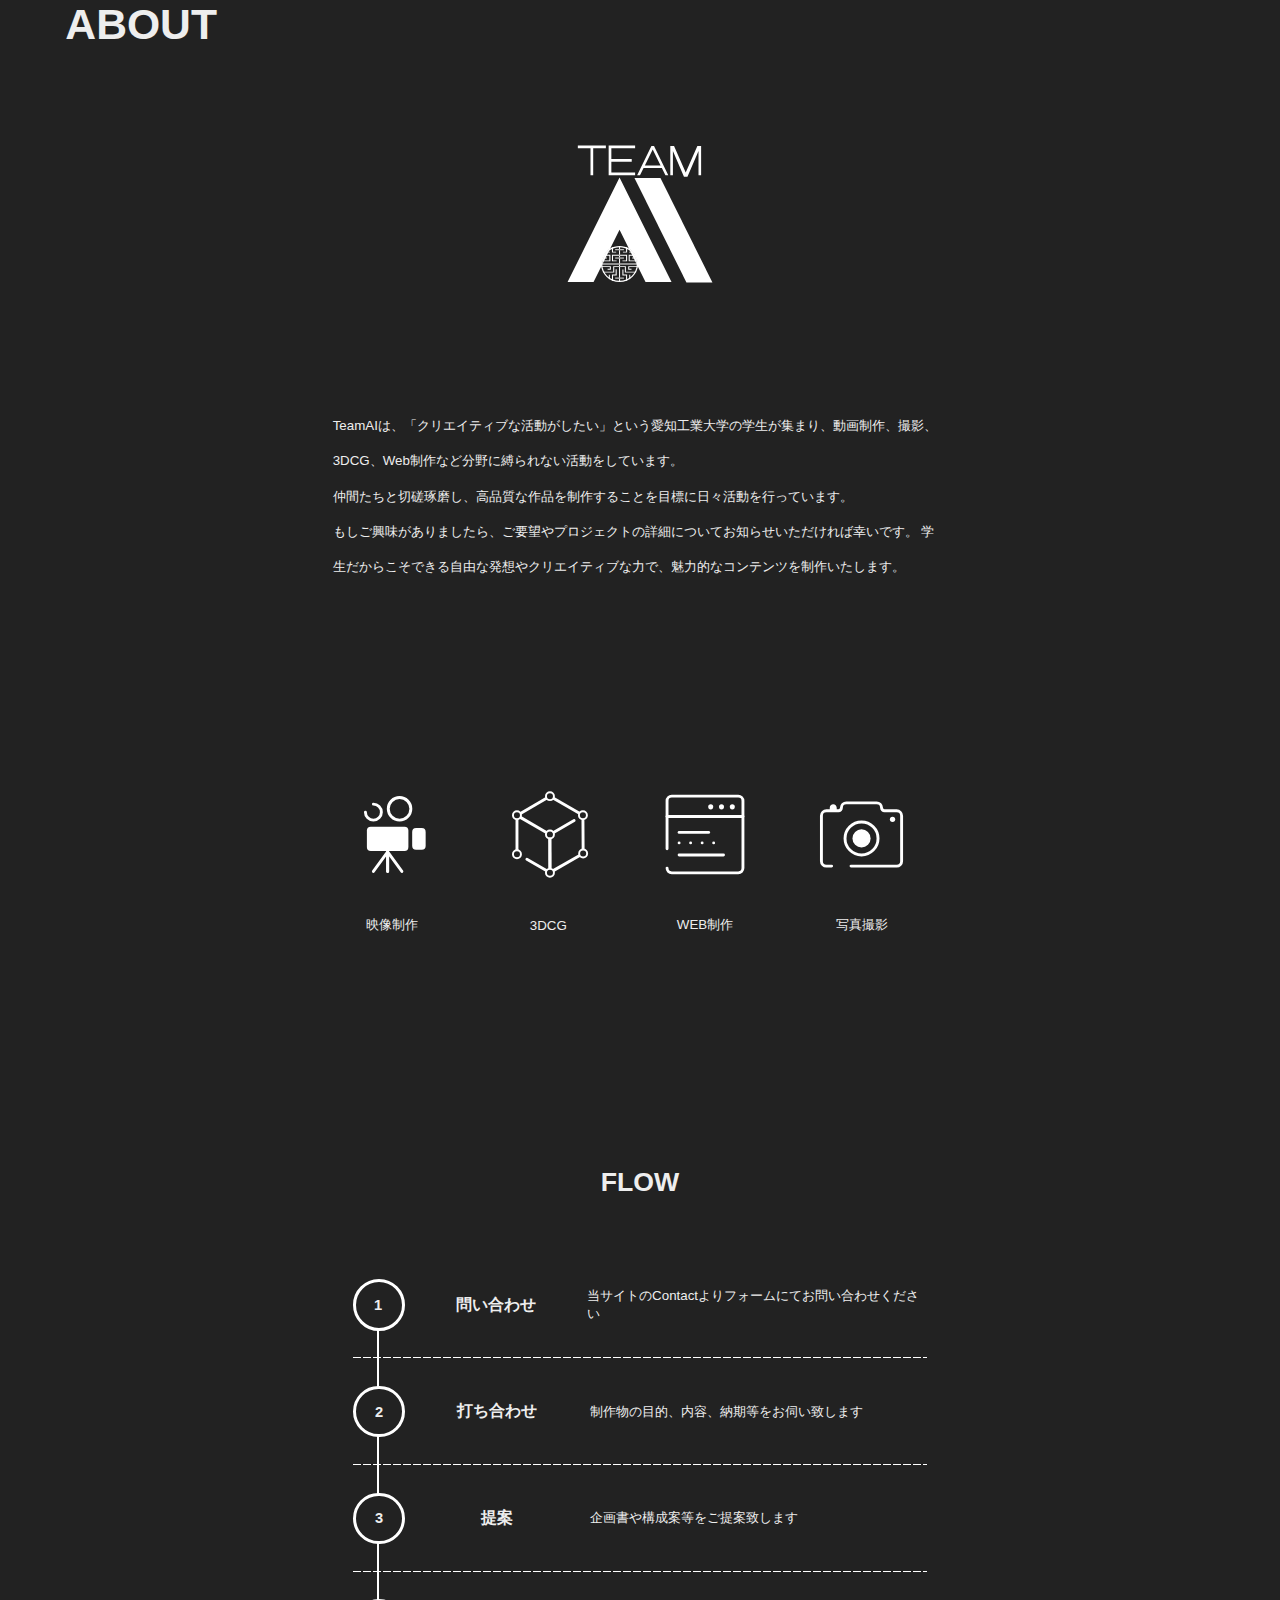
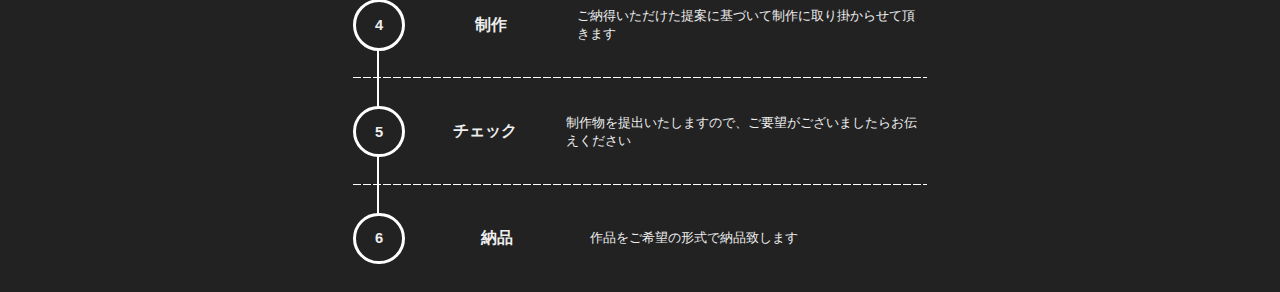
==== commit 395d663a: "多分完成" ====
--- a/about.html
+++ b/about.html
@@ -9,7 +9,6 @@
     <link rel="stylesheet" href="about_mobile.css" media="screen and (max-width: 1024px)">
 </head>
 <body>
-    <header></header>
     <section class="top">
         <h2>ABOUT</h2>
         <div>
@@ -87,6 +86,5 @@
             </div>
         </div>
     </section>
-    <footer></footer>
 </body>
 </html>--- a/style.css
+++ b/style.css
@@ -1,3 +1,4 @@
+/* <<<<<<< Updated upstream */
 * {
     margin: 0;
     padding: 0;
@@ -9,14 +10,35 @@
 :root,
 html {
     scroll-behavior: smooth;
-    font-size: 14pt;
-    font-family: 'Noto Serif JP';
+    font-size: 14px;
+    font-weight: normal;
+    font-family: 'M PLUS Rounded 1c', sans-serif;
+    font-family: 'Noto Sans JP', sans-serif;
 
     --text-color: #eee;
     --bg-color: #222;
 
-    background-color: #222;
-    color: #eee;
+    color: var(--text-color);
+    background-color: var(--bg-color);
 
     font-feature-settings: "palt";
-}+}
+
+
+
+
+
+
+
+body {
+    background-color: var(--bg-color);
+}
+a {
+    color: var(--text-color);
+    text-decoration: none;
+}
+li {
+    list-style: none;
+}
+
+
--- a/about_pc.css
+++ b/about_pc.css
@@ -4,8 +4,8 @@
 }
 .top{
     display: grid;
-    padding-left: calc(100vw * 94 / 1920);
-    padding-right: calc(100vw * 94 / 1920);
+    padding-left: calc(100vw * 98 / 1920);
+    padding-right: calc(100vw * 98 / 1920);
 }
 .top h2{
     font-size: calc(100vw * 64 / 1920);
@@ -71,6 +71,13 @@
     display: flex;
     width: calc(100vw * 860 / 1920);
     height: calc(100vw * 160 / 1920);
+    background-image : linear-gradient(to right, white 8px, transparent 8px);
+    background-size: 10px 1px;
+    background-repeat: repeat-x; 
+    background-position: left bottom;
+}
+.flow .delivery{
+    background-image : linear-gradient(to right, #222 8px, transparent 8px);
 }
 .flow .box .num{
     display: flex;
@@ -79,10 +86,26 @@
     align-items: center;
     width: calc(100vw * 77 / 1920);
     height: calc(100vw * 77 / 1920);
+    font-size: calc(100vw * 22 / 1920);
     background: #222;
     border-radius: 100px;
-    border: 2px solid white;
+    border: 3px solid white;
     margin: auto 0;
+    z-index: 2;
+}
+.flow .inquiry .num{
+    z-index: 2;
+}
+.flow .inquiry .num::after{
+    content: "";
+    display: flex;
+    position: relative;
+    background: white;
+    width: 2px;
+    height: calc(100vw * 750 / 1920);
+    top: calc(100vw * 412 / 1920);
+    left: calc(100vw * -7 / 1920);
+    z-index: 0;
 }
 .flow .box .content{
     display: flex;
@@ -90,6 +113,14 @@
     height: calc(100vw * 160 / 1920);
 }
 .flow .box .content .heading{
-    display: flex
-    width: calc(100vw * );
+    display: flex;
+    justify-content: center;
+    align-items: center;
+    width: calc(100vw * 278 / 1920);
+    font-size: calc(100vw * 24 / 1920);
+}
+.flow .box .content p{
+    display: flex;
+    align-items: center;
+    font-size: calc(100vw * 20 / 1920);
 }--- a/about_mobile.css
+++ b/about_mobile.css
@@ -19,14 +19,14 @@
     width: calc(100vw * 100 / 390);
     height: calc(100vw * 100 / 390);
     margin: auto;
-    margin-top: calc(100vh * 16 / 1080);
-    margin-bottom: calc(100vh * 62 / 390);
+    margin-top: calc(100vh * 16 / 390);
+    margin-bottom: calc(100vw * 62 / 390);
 }
 .top p{
     margin: 0;
     width: calc(100vw * 272 / 390);
     font-size: calc(100vw * 14 / 390);
-    line-height: 235.8%;
+    line-height: 235%;
 }
 
 /* section skill */
@@ -42,11 +42,13 @@
 }
 .skill .box div{
     display: grid;
+    align-items: center;
     justify-content: center;
 }
 .skill .box div img{
     width: calc(100vw * 50 / 390);
     height: calc(100vw * 50 / 390);
+    margin: auto;
     margin-bottom: calc(100vw * 16 / 390);
 }
 .skill .box div p{
@@ -55,63 +57,71 @@
     font-size: calc(100vw * 14 / 390);
 }
 
+/* section flow */
 .flow{
     display: grid;
     justify-content: center;
-    margin-top: calc(100vw * 90 / 390);
+    margin-top: calc(100vw * 120 / 390);
 }
 .flow h3{
+    text-align: center;
+    margin-bottom: calc(100vw * 36 / 390);
     font-size: calc(100vw * 20 / 390);
-    text-align: center;
-    margin-bottom: calc(100vw * 36 /390);
 }
-.flow div{
+.flow .box{
     display: flex;
     width: calc(100vw * 296 / 390);
-    height: calc(100vw * 160 / 390);
-    background-image : linear-gradient(to right, white 8px, transparent 8px);
-    background-size: 13px 1px;
-    background-repeat: repeat-x; 
-    background-position: left bottom;
+    height: calc(100vw * 125 / 390);
+    border-top: 1px dashed white;
 }
 .flow .delivery{
-    background-image : linear-gradient(to right, #222 8px, transparent 8px);
-    margin-bottom: calc(100vw * 380 / 1920);
+    border-bottom: 1px dashed white;
 }
-.flow div .num{
+.flow .box .num{
     display: flex;
     justify-content: center;
+    text-align: center;
     align-items: center;
     width: calc(100vw * 27 / 390);
     height: calc(100vw * 27 / 390);
     font-size: calc(100vw * 16 / 390);
     background: #222;
-    border: 2px solid white;
     border-radius: 100px;
-    /* margin: auto calc(100vw * 85 / 390) auto 0; */
+    border: 1px solid white;
+    margin: auto 0;
+    z-index: 2;
+}
+.flow .inquiry .num{
+    z-index: 2;
 }
 .flow .inquiry .num::after{
     content: "";
     display: flex;
     position: relative;
     background: white;
-    top: calc(100vw * 425 / 390);
-    left: calc(100vw * -7 / 390);
-    width: 3px;
-    height: calc(100vw * 793 / 390);
-    z-index: -1;
+    width: 1px;
+    height: calc(100vw * 600 / 390);
+    top: calc(100vw * 313 / 390);
+    left: calc(100vw * -5 / 390);
+    z-index: 0;
 }
-.flow div .content .heading{
+.flow .box .content{
     display: grid;
     justify-content: center;
     align-items: center;
-    /* width: calc(100vw * 76 / 390); */
+    width: calc(100vw * 270 / 390);
+    height: calc(100vw * 100 / 390);
+    padding: 0 calc(100vw * 17 / 390);
+}
+.flow .box .content .heading{
+    display: flex;
+    justify-content: center;
+    align-items: center;
+    height: calc(100vw * 50 /390);
     font-size: calc(100vw * 16 / 390);
-    /* margin-right: calc(100vw * 90 / 390); */
 }
-.flow div .content p{
-    display: grid;
+.flow .box .content p{
+    display: flex;
     align-items: center;
-    width: calc(100vw * 444 / 390);
-    font-size: calc(100vw * 14 / 1920);
+    font-size: calc(100vw * 14 / 390);
 }